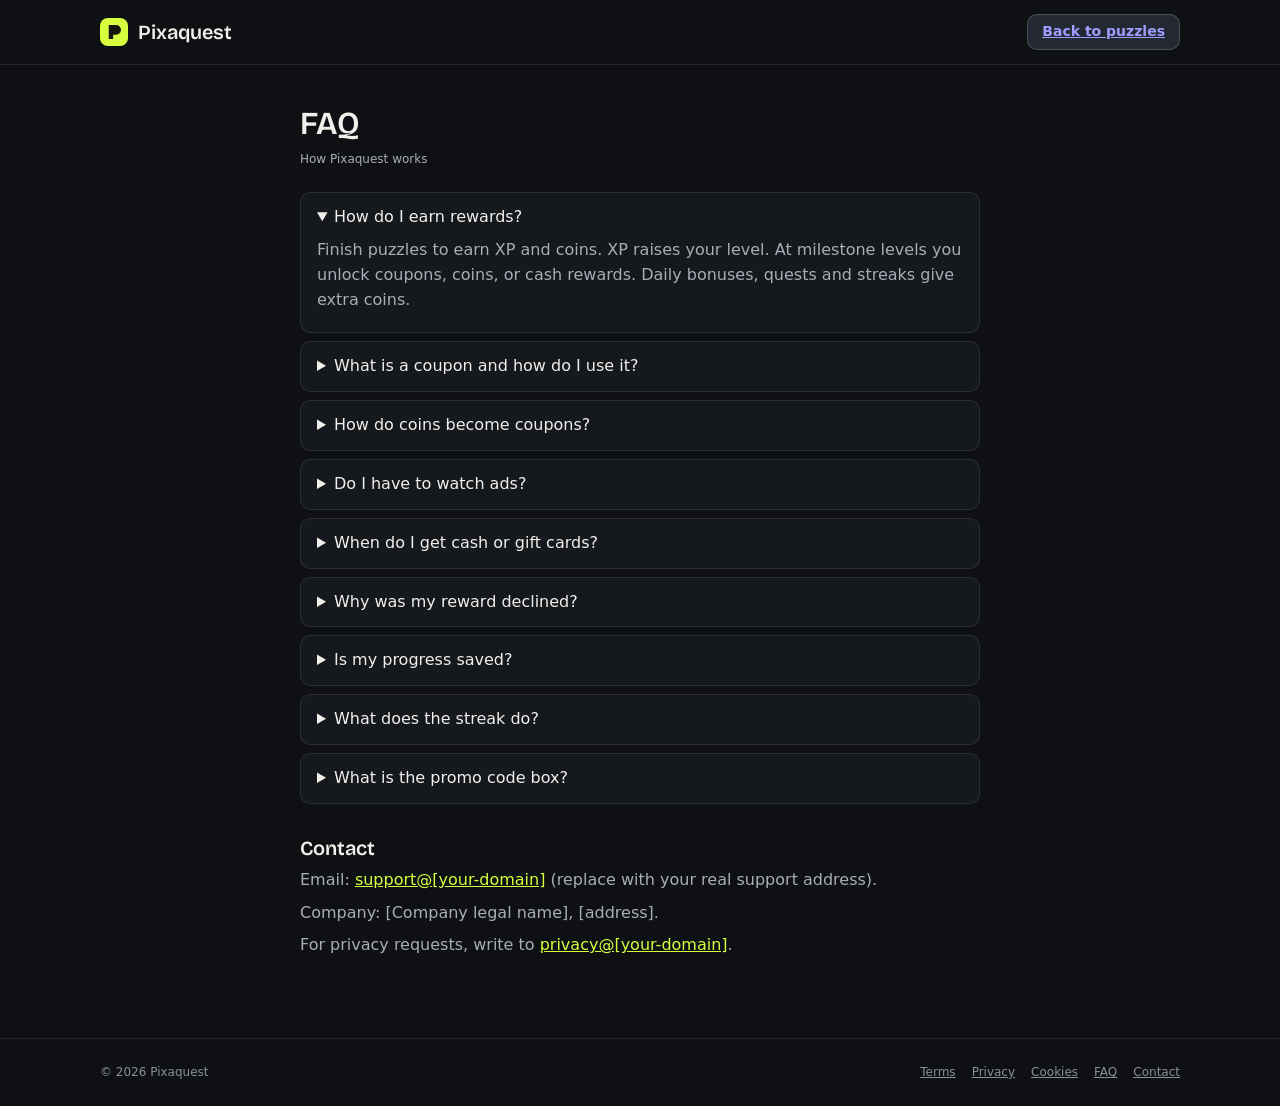
==== faq.html @ 73aaf6e5 "1.3 mj" ====
<!doctype html>
<html lang="en">
<head>
<meta charset="utf-8">
<meta name="viewport" content="width=device-width, initial-scale=1">
<title>FAQ & Contact – Pixaquest</title>
<meta name="description" content="How Pixaquest rewards work, answers to common questions, and how to contact us.">
<meta name="theme-color" content="#0e1013">
<link rel="icon" href="icon.svg" type="image/svg+xml">
<link rel="preconnect" href="https://fonts.googleapis.com"><link rel="preconnect" href="https://fonts.gstatic.com" crossorigin>
<link rel="stylesheet" href="https://fonts.googleapis.com/css2?family=Bricolage+Grotesque:opsz,wght@12..96,500;12..96,600&display=swap">
<link rel="stylesheet" href="styles.css">
</head>
<body>
<header class="top"><div class="wrap top-in">
  <a class="logo" href="index.html" aria-label="Pixaquest home"><svg viewBox="0 0 32 32" aria-hidden="true"><rect width="32" height="32" rx="9" fill="#d6ff3d"/><path d="M10 8h8.5a5.5 5.5 0 010 11H15v5h-5z" fill="#14170a"/></svg><span>Pixaquest</span></a>
  <div style="flex:1"></div><a class="btn sm" href="index.html">Back to puzzles</a>
</div></header>
<main class="wrap doc">

<h1>FAQ</h1>
<p class="meta">How Pixaquest works</p>
<details open><summary>How do I earn rewards?</summary><p>Finish puzzles to earn XP and coins. XP raises your level. At milestone levels you unlock coupons, coins, or cash rewards. Daily bonuses, quests and streaks give extra coins.</p></details>
<details><summary>What is a coupon and how do I use it?</summary><p>A coupon has a credit value. Open the Redeem page, press Redeem on a coupon, and choose any reward it covers, such as brand deals, mobile top-up, gift cards or cash. Leftover credit turns into coins.</p></details>
<details><summary>How do coins become coupons?</summary><p>On the Redeem page, pick a coupon pack and pay with coins. Bigger packs give bonus credit.</p></details>
<details><summary>Do I have to watch ads?</summary><p>No. Rewarded ads are optional and double the rewards for one round. Normal ads appear at the sides of the page and occasionally between rounds.</p></details>
<details><summary>When do I get cash or gift cards?</summary><p>Those rewards are reviewed first, usually within 7 days. We may ask you to verify your identity. See the <a href="terms.html#r5">Terms</a>.</p></details>
<details><summary>Why was my reward declined?</summary><p>Usually because we found cheating, multiple accounts, or missing or wrong payout details.</p></details>
<details><summary>Is my progress saved?</summary><p>Right now it is saved in this browser on this device. Clearing browser data erases it. Accounts that sync across devices are planned.</p></details>
<details><summary>What does the streak do?</summary><p>Playing on consecutive days builds a streak that grows your daily bonus and gives a small XP boost.</p></details>
<details><summary>What is the promo code box?</summary><p>Enter a code we share on our channels to get free coins or a coupon. Each code works once.</p></details>

<h2 id="contact">Contact</h2>
<p>Email: <a href="mailto:support@[your-domain]">support@[your-domain]</a> (replace with your real support address).</p>
<p>Company: [Company legal name], [address].</p>
<p>For privacy requests, write to <a href="mailto:privacy@[your-domain]">privacy@[your-domain]</a>.</p>
</main>
<footer class="foot"><div class="wrap"><span>© 2026 Pixaquest</span>
<nav class="flinks" aria-label="Legal"><a href="terms.html">Terms</a><a href="privacy.html">Privacy</a><a href="privacy.html#cookies">Cookies</a><a href="faq.html">FAQ</a><a href="faq.html#contact">Contact</a></nav></div></footer>
</body></html>
---- styles.css ----
:root{
  color-scheme:dark;
  --bg:#0e1013;--s1:#15181d;--s2:#1c2027;--s3:#232832;
  --line:rgba(255,255,255,.09);--line2:rgba(255,255,255,.18);
  --tx:#f1efe9;--tx2:#a9adb6;--tx3:#8a8f9a;
  --ac:#d6ff3d;--ac-ink:#14170a;--ac-dim:rgba(214,255,61,.12);
  --bad:#ff6b5e;
  --f-ui:system-ui,-apple-system,"Segoe UI",Roboto,sans-serif;
  --f-disp:"Bricolage Grotesque",var(--f-ui);
  --r:14px;--rs:10px;
  --ease:cubic-bezier(.22,.8,.24,1);
}
*{box-sizing:border-box;margin:0}
html{scroll-behavior:smooth}
body{background:var(--bg);color:var(--tx);font:400 1rem/1.55 var(--f-ui);min-height:100vh;-webkit-tap-highlight-color:transparent;touch-action:manipulation;text-rendering:optimizeLegibility}
button{font:inherit;color:inherit;cursor:pointer;border:0;background:none;touch-action:manipulation}
input,select{font:inherit;color:inherit}
h1,h2,h3{font-family:var(--f-disp);font-weight:600;line-height:1.2}
.wrap{max-width:1120px;margin:0 auto;padding:0 20px}
.meta{font-size:.75rem;line-height:1.4;color:var(--tx3)}
.sec{font-size:.875rem;color:var(--tx2)}
.ic{width:24px;height:24px;flex:none}
.skip{position:absolute;left:-999px}.skip:focus{left:8px;top:8px;background:#fff;color:#000;padding:8px;z-index:99}
:focus-visible{outline:2px solid var(--ac);outline-offset:2px}

/* header */
.top{position:sticky;top:0;z-index:20;background:var(--bg);border-bottom:1px solid var(--line)}
.top-in{display:flex;align-items:center;gap:24px;height:64px}
.logo{display:flex;align-items:center;gap:10px;font:600 1.25rem var(--f-disp);color:var(--tx);text-decoration:none}
.logo svg{width:28px;height:28px}
.tabs{display:flex;gap:2px;flex:1}
.tabs button{position:relative;padding:0 14px;height:64px;color:var(--tx2);font-weight:500;font-size:.875rem}
.tabs button:hover{color:var(--tx)}
.tabs button.on{color:var(--tx)}
.tabs button.on:after{content:"";position:absolute;left:14px;right:14px;bottom:-1px;height:2px;background:var(--ac)}
.tabs .ic{display:none}
.chips{display:flex;gap:8px}
.chip{display:flex;align-items:center;gap:8px;height:36px;padding:0 12px;border:1px solid var(--line);border-radius:var(--rs);font-size:.875rem;font-weight:500;font-variant-numeric:tabular-nums;background:var(--s1)}
.chip .ic{width:16px;height:16px;color:var(--ac)}
.chip.bump{animation:bump .4s var(--ease)}
@keyframes bump{40%{transform:scale(1.12)}}

/* views */
.view{display:none;padding:28px 0 72px}
.view.on{display:block;animation:in .3s var(--ease)}
@keyframes in{from{opacity:0;transform:translateY(6px)}}
.layout{display:grid;grid-template-columns:minmax(0,1fr) 320px;gap:24px;align-items:start}
.col-side{display:grid;gap:16px;position:sticky;top:84px}
.h2{font-size:1.5rem;margin:32px 0 4px}
.h2:first-child{margin-top:0}
.lead{color:var(--tx2);font-size:.875rem;margin-bottom:16px}

/* panels */
.panel{background:var(--s1);border:1px solid var(--line);border-radius:var(--r);padding:20px}
.panel h3{font-size:1rem;margin-bottom:12px;display:flex;justify-content:space-between;align-items:baseline}
.panel h3 span{font:400 .75rem var(--f-ui);color:var(--tx3)}

.today{padding:24px}
.today-top{display:flex;gap:16px;align-items:center;margin-bottom:20px}
.badge{display:grid;place-items:center;width:56px;height:56px;border-radius:50%;border:2px solid var(--ac);font:600 1.5rem var(--f-disp);color:var(--ac);flex:none;font-variant-numeric:tabular-nums}
.today h1{font-size:clamp(1.5rem,3.4vw,2rem);letter-spacing:-.01em}
.bar{height:8px;border-radius:99px;background:var(--s3);overflow:hidden}
.bar i{display:block;height:100%;width:0;background:var(--ac);border-radius:99px;transition:width .7s var(--ease)}
.bar-meta{display:flex;justify-content:space-between;gap:12px;margin:8px 0 20px;flex-wrap:wrap}
.today-cta{display:flex;align-items:center;gap:16px;flex-wrap:wrap}

/* buttons: solid only */
.btn{display:inline-flex;align-items:center;justify-content:center;gap:8px;min-height:44px;padding:0 20px;border-radius:var(--rs);font-weight:600;font-size:.875rem;background:var(--s3);border:1px solid var(--line2);transition:transform .12s var(--ease),background .15s,border-color .15s}
.btn:hover{background:#2b313d}
.btn:active{transform:scale(.97)}
.btn.primary{background:var(--ac);color:var(--ac-ink);border-color:var(--ac)}
.btn.primary:hover{background:#e3ff73}
.btn.lg{min-height:52px;padding:0 28px;font-size:1rem}
.btn.sm{min-height:36px;padding:0 14px}
.btn.ghost{background:transparent;border-color:var(--line)}
.btn.ghost:hover{background:var(--s2)}
.btn.danger{color:var(--bad)}
.btn.block{width:100%}
.btn[disabled]{opacity:.4;cursor:not-allowed;transform:none}
.link{color:var(--tx3);text-decoration:underline;padding:4px;font-size:.75rem}

/* game grid */
.grid{display:grid;grid-template-columns:repeat(auto-fill,minmax(230px,1fr));gap:12px}
.gcard{text-align:left;background:var(--s1);border:1px solid var(--line);border-radius:var(--r);padding:16px;display:grid;gap:14px;transition:border-color .15s,transform .15s var(--ease),background .15s;content-visibility:auto;contain-intrinsic-size:150px}
.gcard:hover{border-color:var(--line2);background:var(--s2);transform:translateY(-2px)}
.gcard:active{transform:scale(.98)}
.gi{width:44px;height:44px;border-radius:12px;display:grid;place-items:center;color:var(--c);background:color-mix(in srgb,var(--c) 14%,transparent)}
.gcard h3{font-size:1.125rem}
.gcard p{color:var(--tx2);font-size:.875rem;margin-top:2px}
.gfoot{display:flex;justify-content:space-between;align-items:center}
.gfoot .daily-t{color:var(--ac);font-weight:500}

/* side widgets */
.week{display:grid;grid-template-columns:repeat(7,1fr);gap:6px;margin:12px 0}
.wd{display:grid;gap:4px;justify-items:center;font-size:.75rem;color:var(--tx3)}
.wd i{display:block;width:100%;aspect-ratio:1;max-width:34px;border-radius:50%;border:1px solid var(--line2)}
.wd.on i{background:var(--ac);border-color:var(--ac)}
.wd.today i{border-color:var(--tx)}
.quest{display:grid;gap:8px;padding:12px 0;border-top:1px solid var(--line)}
.quest:first-of-type{border-top:0;padding-top:0}
.q-top{display:flex;justify-content:space-between;gap:8px;align-items:center;font-size:.875rem}
.q-top b{font-weight:500}
.q-r{display:flex;align-items:center;gap:6px;color:var(--ac);font-size:.75rem;font-variant-numeric:tabular-nums}
.q-r .ic{width:14px;height:14px}
.bar.thin{height:6px}

/* ads */
.ad{border:1px solid var(--line);border-radius:var(--r);display:grid;place-items:center;color:var(--tx3);font-size:.75rem;background:var(--s1);position:relative;overflow:hidden;text-align:center;padding:18px 8px}
.ad:before{content:"Ad";position:absolute;top:6px;left:10px;font-size:.75rem;color:var(--tx3)}
.ad-inline{min-height:110px;margin:24px 0 0}
.ad-side{min-height:250px}
.ad-game{min-height:56px;margin-top:12px;padding:8px}

/* rewards */
.miles{border:1px solid var(--line);border-radius:var(--r);background:var(--s1);overflow:hidden}
.mile{display:flex;align-items:center;gap:16px;padding:16px 20px;border-top:1px solid var(--line)}
.mile:first-child{border-top:0}
.mile .mi{flex:none;width:44px;height:44px;border-radius:12px;display:grid;place-items:center;background:var(--s3);color:var(--tx2)}
.mile.cash .mi{color:var(--ac);background:var(--ac-dim)}
.mile .mt{flex:1;min-width:0}.mile .mt b{display:block;font-weight:500}.mile .mt span{color:var(--tx3);font-size:.875rem}
.mile.claimable{background:var(--ac-dim)}
.mile.claimable .mt span{color:var(--ac)}
.mile.locked .mi,.mile.locked b{opacity:.55}
.mile .lv{font-size:.75rem;color:var(--tx3);font-variant-numeric:tabular-nums;white-space:nowrap}
.store{display:grid;grid-template-columns:repeat(auto-fill,minmax(220px,1fr));gap:12px}
.deal{background:var(--s1);border:1px solid var(--line);border-radius:var(--r);padding:16px;display:grid;gap:4px}
.deal .big{font:600 1.25rem var(--f-disp);margin-bottom:12px}
.coin-t{display:inline-flex;align-items:center;gap:6px}
.coin-t .ic{width:16px;height:16px}

/* ranks */
.board{list-style:none;padding:0;border:1px solid var(--line);border-radius:var(--r);background:var(--s1);overflow:hidden}
.board li{display:flex;align-items:center;gap:16px;padding:12px 20px;border-top:1px solid var(--line)}
.board li:first-child{border-top:0}
.board li.me{background:var(--ac-dim)}
.board .pos{width:32px;color:var(--tx3);font-variant-numeric:tabular-nums}
.board li:nth-child(-n+3) .pos{color:var(--ac);font-weight:600}
.board .nm{flex:1;font-weight:500}.board .xp{color:var(--tx2);font-size:.875rem;font-variant-numeric:tabular-nums}
.ladder{display:grid;grid-template-columns:repeat(auto-fill,minmax(150px,1fr));gap:12px}
.rung{background:var(--s1);border:1px solid var(--line);border-radius:var(--r);padding:14px 16px}
.rung b{display:block;font-weight:500}.rung.cur{border-color:var(--ac)}.rung.past{opacity:.6}
.rung.cur b{color:var(--ac)}

/* profile */
.field label{display:block;font-size:.875rem;color:var(--tx2);margin-bottom:6px}
.field input,.modal form input,.modal form select{background:var(--bg);border:1px solid var(--line2);border-radius:var(--rs);padding:0 14px;height:44px;width:100%;max-width:340px}
.modal form input,.modal form select{max-width:none}
.stats{display:grid;grid-template-columns:repeat(auto-fit,minmax(120px,1fr));gap:12px;margin-top:20px}
.stats div{border:1px solid var(--line);border-radius:var(--rs);padding:12px 14px}
.stats b{display:block;font:600 1.5rem var(--f-disp);font-variant-numeric:tabular-nums}.stats span{font-size:.75rem;color:var(--tx3)}
.row{display:flex;justify-content:space-between;gap:12px;padding:10px 0;border-top:1px solid var(--line);font-size:.875rem}
.row:first-child{border-top:0}
code.cp{background:var(--bg);border:1px solid var(--line2);padding:4px 10px;border-radius:8px;color:var(--ac);letter-spacing:.06em;font-size:.875rem}

.foot{border-top:1px solid var(--line);padding:24px 0;color:var(--tx3);font-size:.75rem}
.foot .wrap{display:flex;justify-content:space-between;flex-wrap:wrap;gap:8px}

/* overlays: opaque scrim, no blur */
.overlay{position:fixed;inset:0;z-index:50;background:rgba(6,7,9,.92);display:grid;place-items:center;padding:16px;overflow:auto;animation:in .2s}
.overlay[hidden]{display:none}
.game-shell{width:100%;max-width:520px;background:var(--s1);border:1px solid var(--line2);border-radius:20px;padding:16px;margin:auto}
.game-bar{display:flex;align-items:center;gap:12px;margin-bottom:12px}
.game-bar h2{font-size:1.125rem;flex:none}
.game-hud{flex:1;display:flex;gap:6px;justify-content:flex-end;flex-wrap:wrap}
.hud{border:1px solid var(--line);padding:2px 10px;border-radius:8px;font-size:.75rem;font-variant-numeric:tabular-nums;color:var(--tx2)}
.hud.low{color:var(--bad);border-color:var(--bad)}
.x{width:40px;height:40px;border-radius:var(--rs);border:1px solid var(--line);flex:none;display:grid;place-items:center;color:var(--tx2)}
.x:hover{background:var(--s2);color:var(--tx)}
.stage{min-height:340px;display:grid;place-items:center;padding:8px 0;align-content:center}
.modal{width:100%;max-width:420px;background:var(--s1);border:1px solid var(--line2);border-radius:20px;padding:28px;margin:auto;animation:pop .3s var(--ease)}
@keyframes pop{from{transform:translateY(12px) scale(.97);opacity:0}}
.modal h2{font-size:1.5rem;margin-bottom:4px}
.modal p{color:var(--tx2);font-size:.875rem;margin:6px 0}
.modal .acts{display:grid;gap:8px;margin-top:20px}
.modal form{display:grid;gap:10px}
.modal .legal{max-height:55vh;overflow:auto}
.res-xp{font:600 3.5rem/1 var(--f-disp);color:var(--ac);margin:8px 0 2px;letter-spacing:-.02em;font-variant-numeric:tabular-nums}
.res-rows{border:1px solid var(--line);border-radius:var(--rs);margin:16px 0;overflow:hidden}
.res-rows div{display:flex;justify-content:space-between;padding:10px 14px;border-top:1px solid var(--line);font-size:.875rem}
.res-rows div:first-child{border-top:0}
.res-rows b{font-weight:600;font-variant-numeric:tabular-nums}
.lvup{border:1px solid var(--ac);background:var(--ac-dim);border-radius:var(--rs);padding:12px 14px;margin-bottom:12px;color:var(--ac);font-weight:500;font-size:.875rem}
.countdown{font:600 3rem var(--f-disp);color:var(--ac)}
.adfake{height:140px;border-radius:var(--rs);border:1px dashed var(--line2);display:grid;place-items:center;color:var(--tx3);font-size:.875rem;margin:14px 0}

#toasts{position:fixed;left:50%;top:76px;transform:translateX(-50%);z-index:90;display:grid;gap:8px;width:min(92vw,380px);pointer-events:none}
.toast{background:var(--s3);border:1px solid var(--line2);padding:10px 16px;border-radius:var(--rs);font-size:.875rem;animation:pop .25s var(--ease),out .3s 2.8s forwards}
@keyframes out{to{opacity:0;transform:translateY(-8px)}}
#fx{position:fixed;inset:0;pointer-events:none;z-index:100;width:100%;height:100%}

/* in-game */
.board-g{display:grid;gap:8px;width:min(100%,380px)}
.mem{grid-template-columns:repeat(4,1fr)}
.card3d{aspect-ratio:1;perspective:600px}
.card3d button{width:100%;height:100%;position:relative;transform-style:preserve-3d;transition:transform .35s var(--ease);border-radius:12px}
.card3d.flip button,.card3d.done button{transform:rotateY(180deg)}
.card3d span{position:absolute;inset:0;display:grid;place-items:center;border-radius:12px;backface-visibility:hidden;font-size:clamp(26px,8vw,38px)}
.card3d .f{background:var(--s3);border:1px solid var(--line2)}
.card3d .b{transform:rotateY(180deg);background:var(--s2);border:1px solid var(--line2)}
.card3d.done .b{border-color:var(--ac);background:var(--ac-dim)}
.slide{grid-template-columns:repeat(3,1fr)}
.tile{aspect-ratio:1;border-radius:14px;font:600 2rem var(--f-disp);background:var(--s3);border:1px solid var(--line2);transition:transform .12s,background .15s}
.tile:hover{background:#2b313d}.tile:active{transform:scale(.94)}
.tile.empty{background:transparent;border:1px dashed var(--line);pointer-events:none}
.tile.ok{background:var(--ac);color:var(--ac-ink);border-color:var(--ac)}
.lights{grid-template-columns:repeat(5,1fr);gap:6px}
.lt{aspect-ratio:1;border-radius:10px;background:var(--s3);border:1px solid var(--line2);transition:background .15s,border-color .15s}
.lt.on{background:var(--ac);border-color:var(--ac)}
.pads{display:grid;grid-template-columns:1fr 1fr;gap:12px;width:min(100%,320px)}
.pad{aspect-ratio:1;border-radius:18px;opacity:.4;transition:opacity .1s,transform .1s;background:var(--c)}
.pad.lit{opacity:1;transform:scale(.96)}
.pad:disabled{cursor:default}
.q{font:600 clamp(2.5rem,10vw,3.5rem) var(--f-disp);text-align:center;margin:8px 0 20px;font-variant-numeric:tabular-nums}
.shake{animation:shake .3s}
@keyframes shake{25%{transform:translateX(-8px)}75%{transform:translateX(8px)}}
.ans{width:180px!important;text-align:center;font-size:1.75rem!important;margin:0 auto;display:block;height:56px!important}
.letters{display:flex;gap:8px;justify-content:center;flex-wrap:wrap;margin:14px 0}
.lett{width:46px;height:54px;border-radius:10px;background:var(--s3);border:1px solid var(--line2);font:600 1.5rem var(--f-disp);text-transform:uppercase}
.lett.slot{background:var(--bg);border-style:dashed;display:grid;place-items:center}
.lett.used{opacity:.25}
.lett.good{background:var(--ac);color:var(--ac-ink);border-color:var(--ac)}
.hint{color:var(--tx3);text-align:center;font-size:.875rem;margin-top:12px}
.center{text-align:center;display:grid;gap:10px;justify-items:center}

@media (max-width:900px){
  .layout{grid-template-columns:1fr}
  .col-side{position:static}
  .ad-side{min-height:100px}
}
@media (max-width:760px){
  .wrap{padding:0 16px}
  body{padding-bottom:calc(64px + env(safe-area-inset-bottom))}
  .top-in{height:56px}
  .tabs{position:fixed;left:0;right:0;bottom:0;z-index:30;background:var(--bg);border-top:1px solid var(--line);padding-bottom:env(safe-area-inset-bottom);justify-content:space-around}
  .tabs button{flex:1;height:64px;display:grid;place-items:center;align-content:center;gap:2px;padding:0;font-size:.75rem}
  .tabs button.on:after{left:30%;right:30%;top:-1px;bottom:auto}
  .tabs .ic{display:block;width:22px;height:22px}
  .view{padding-top:20px}
  .today{padding:20px}
  .grid{grid-template-columns:1fr 1fr;gap:10px}
  .gcard{padding:14px}
  .gcard p{display:none}
  .mile{padding:14px 16px}
  #toasts{top:64px}
}
@media (max-width:380px){.grid{grid-template-columns:1fr}}
@media (prefers-reduced-motion:reduce){*{animation:none!important;transition:none!important}}

/* ---- filters, forms, redeem ---- */
.filters{display:flex;gap:8px;flex-wrap:wrap;margin-bottom:16px}
.filters button{height:36px;padding:0 14px;border-radius:99px;border:1px solid var(--line);font-size:.875rem;font-weight:500;color:var(--tx2)}
.filters button:hover{border-color:var(--line2);color:var(--tx)}
.filters button.on{background:var(--tx);color:var(--bg);border-color:var(--tx)}
.inline-form{display:flex;gap:8px;flex-wrap:wrap}
.inline-form input{flex:1;min-width:180px;max-width:320px;height:44px;padding:0 14px;background:var(--bg);border:1px solid var(--line2);border-radius:var(--rs);text-transform:uppercase;letter-spacing:.06em}
.promo{margin-bottom:8px}
.mile .val{font:600 1rem var(--f-disp);color:var(--ac);white-space:nowrap;font-variant-numeric:tabular-nums}
.mile.used{opacity:.5}
.empty{padding:28px 20px;text-align:center;color:var(--tx2);font-size:.875rem}
.empty b{display:block;color:var(--tx);font-weight:500;margin-bottom:4px}
.deal.off{opacity:.55}
.deal .cost{color:var(--ac);font-weight:600;font-size:.875rem}
.pick{display:grid;gap:8px;margin-top:16px;text-align:left}
.pick button{display:flex;justify-content:space-between;align-items:center;gap:12px;text-align:left;border:1px solid var(--line2);border-radius:var(--rs);padding:12px 14px;background:var(--s2)}
.pick button:hover:not([disabled]){border-color:var(--ac)}
.pick button[disabled]{opacity:.4;cursor:not-allowed}
.pick small{color:var(--tx3);display:block}

/* ---- side ads ---- */
.rail,.gside{display:none;position:fixed;width:160px;height:600px;padding:0;z-index:5}
.gside{z-index:49;top:50%;margin-top:-300px}
.rail{top:84px}
@media (min-width:1500px){
  .rail{display:grid}
  .rail-l{left:calc(50% - 560px - 184px)}.rail-r{left:calc(50% + 560px + 24px)}
}
@media (min-width:1000px){
  .gside{display:grid}
  .gside-l{left:calc(50% - 260px - 184px)}.gside-r{left:calc(50% + 260px + 24px)}
}
@media (min-width:1000px) and (max-height:700px){.gside{height:400px;margin-top:-200px}}

/* ---- 2048 / sudoku / odd tile ---- */
.m2048{grid-template-columns:repeat(4,1fr);background:var(--s2);padding:8px;border-radius:14px;border:1px solid var(--line)}
.mt2{aspect-ratio:1;border-radius:10px;background:var(--s3);display:grid;place-items:center;font:600 clamp(1.125rem,5vw,1.75rem) var(--f-disp);transition:background .1s}
.sdk{grid-template-columns:repeat(4,1fr);gap:4px;width:min(100%,300px)}
.sc{aspect-ratio:1;border-radius:10px;background:var(--s3);border:1px solid var(--line2);font:600 1.5rem var(--f-disp)}
.sc.fx{background:var(--s1);color:var(--tx2)}
.sc.sel{border-color:var(--ac);background:var(--ac-dim)}
.sc.bad{color:var(--bad);border-color:var(--bad)}
.sdk-pad{display:flex;gap:8px;margin-top:16px;flex-wrap:wrap;justify-content:center}
.sdk-pad .btn{min-width:48px;padding:0 14px}
.ot{aspect-ratio:1;border-radius:8px;border:0;transition:transform .1s}
.ot:active{transform:scale(.92)}

/* ---- consent banner ---- */
.consent{position:fixed;left:16px;right:16px;bottom:16px;z-index:80;max-width:560px;margin:0 auto;background:var(--s2);border:1px solid var(--line2);border-radius:var(--r);padding:16px;display:grid;gap:12px;font-size:.875rem;color:var(--tx2);animation:pop .3s var(--ease)}
.consent .acts{display:flex;gap:8px;flex-wrap:wrap}
@media (max-width:760px){.consent{bottom:calc(76px + env(safe-area-inset-bottom))}}
.flinks{display:flex;gap:16px;flex-wrap:wrap;align-items:center}
.flinks a,.flinks .link{color:var(--tx3);font-size:.75rem;text-decoration:underline;padding:0}

/* ---- doc pages ---- */
.doc{max-width:720px;padding-top:40px;padding-bottom:72px}
.doc h1{font-size:2rem;margin-bottom:4px}
.doc h2{font-size:1.25rem;margin:32px 0 8px}
.doc p,.doc li{color:var(--tx2);margin:8px 0}
.doc ul{padding-left:20px}
.doc a{color:var(--ac)}
.doc .meta{margin-bottom:24px}
.doc table{width:100%;border-collapse:collapse;font-size:.875rem;margin:12px 0}
.doc th,.doc td{text-align:left;padding:10px 12px;border:1px solid var(--line);color:var(--tx2)}
.doc th{color:var(--tx);font-weight:500;background:var(--s1)}
.doc details{border:1px solid var(--line);border-radius:var(--rs);padding:12px 16px;margin:8px 0;background:var(--s1)}
.doc summary{cursor:pointer;color:var(--tx);font-weight:500}
.doc .note{border:1px solid var(--line2);background:var(--s1);border-radius:var(--rs);padding:12px 16px;font-size:.875rem}
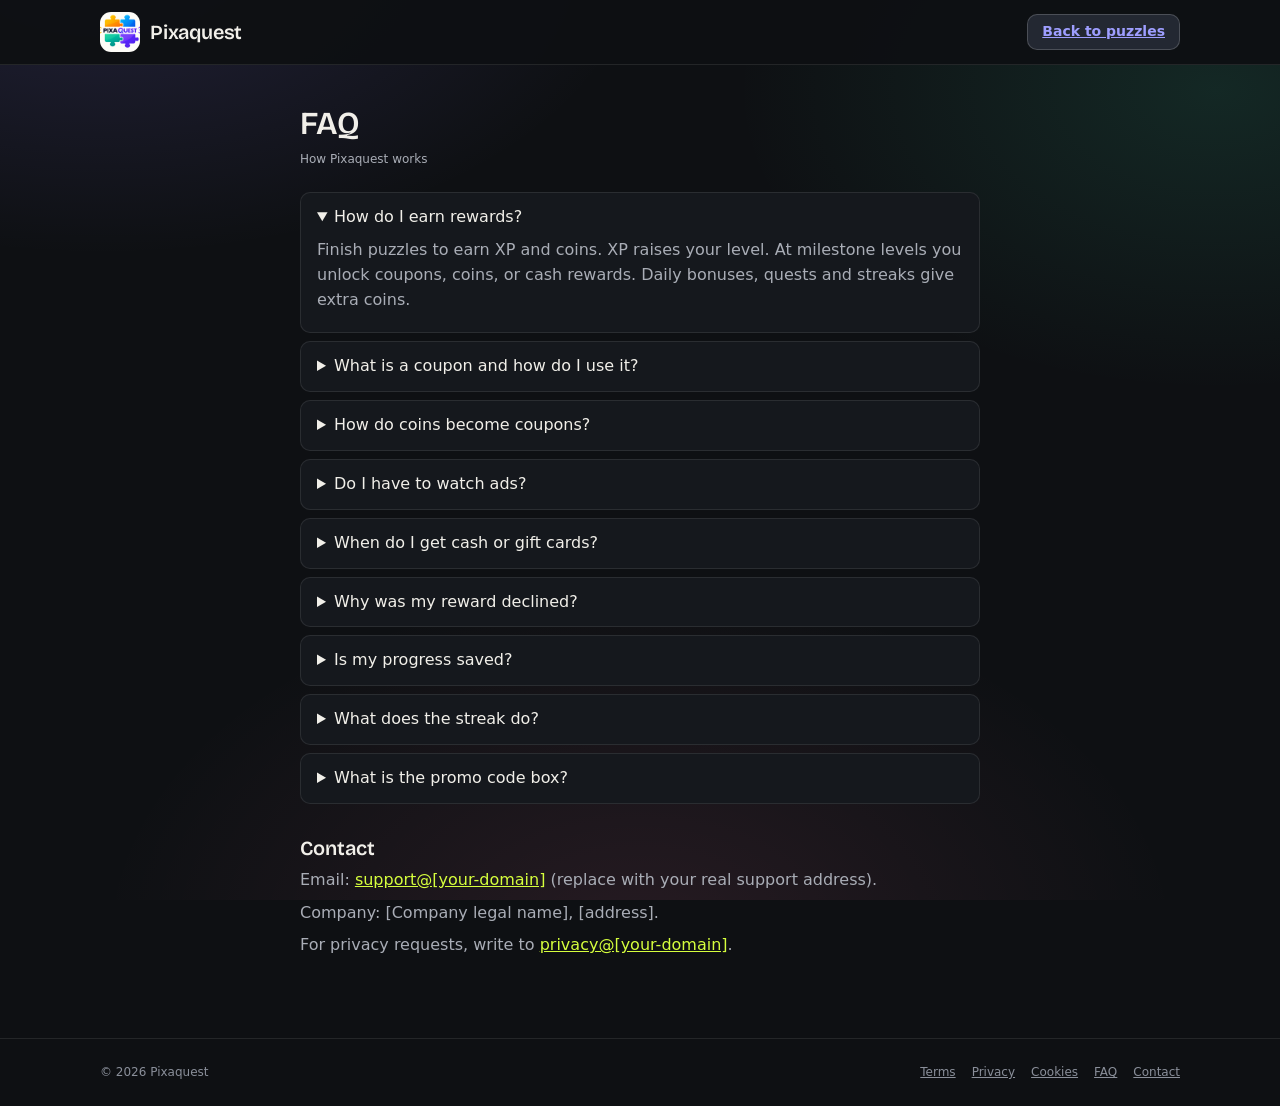
==== commit 8b9768e3: "2.1 mj - 2" ====
--- a/faq.html
+++ b/faq.html
@@ -6,14 +6,15 @@
 <title>FAQ & Contact – Pixaquest</title>
 <meta name="description" content="How Pixaquest rewards work, answers to common questions, and how to contact us.">
 <meta name="theme-color" content="#0e1013">
-<link rel="icon" href="icon.svg" type="image/svg+xml">
+<link rel="icon" type="image/png" sizes="48x48" href="assets/favicon-48.png">
+<link rel="apple-touch-icon" href="assets/apple-touch-icon.png">
 <link rel="preconnect" href="https://fonts.googleapis.com"><link rel="preconnect" href="https://fonts.gstatic.com" crossorigin>
 <link rel="stylesheet" href="https://fonts.googleapis.com/css2?family=Bricolage+Grotesque:opsz,wght@12..96,500;12..96,600&display=swap">
 <link rel="stylesheet" href="styles.css">
 </head>
 <body>
 <header class="top"><div class="wrap top-in">
-  <a class="logo" href="index.html" aria-label="Pixaquest home"><svg viewBox="0 0 32 32" aria-hidden="true"><rect width="32" height="32" rx="9" fill="#d6ff3d"/><path d="M10 8h8.5a5.5 5.5 0 010 11H15v5h-5z" fill="#14170a"/></svg><span>Pixaquest</span></a>
+  <a class="logo" href="index.html" aria-label="Pixaquest home"><img class="logo-img" src="assets/logo-mark.png" width="40" height="40" alt="" decoding="async"><span>Pixaquest</span></a>
   <div style="flex:1"></div><a class="btn sm" href="index.html">Back to puzzles</a>
 </div></header>
 <main class="wrap doc">
--- a/styles.css
+++ b/styles.css
@@ -95,7 +95,7 @@
 .wd{display:grid;gap:4px;justify-items:center;font-size:.75rem;color:var(--tx3)}
 .wd i{display:block;width:100%;aspect-ratio:1;max-width:34px;border-radius:50%;border:1px solid var(--line2)}
 .wd.on i{background:var(--ac);border-color:var(--ac)}
-.wd.today i{border-color:var(--tx)}
+.wd.now i{border-color:var(--tx)}
 .quest{display:grid;gap:8px;padding:12px 0;border-top:1px solid var(--line)}
 .quest:first-of-type{border-top:0;padding-top:0}
 .q-top{display:flex;justify-content:space-between;gap:8px;align-items:center;font-size:.875rem}
@@ -314,3 +314,266 @@
 .doc details{border:1px solid var(--line);border-radius:var(--rs);padding:12px 16px;margin:8px 0;background:var(--s1)}
 .doc summary{cursor:pointer;color:var(--tx);font-weight:500}
 .doc .note{border:1px solid var(--line2);background:var(--s1);border-radius:var(--rs);padding:12px 16px;font-size:.875rem}
+
+/* ---- next-level polish ---- */
+.chip.icon{width:36px;padding:0;justify-content:center;color:var(--tx2)}
+.chip.icon:hover{color:var(--tx);border-color:var(--line2)}
+.chip.icon .ic{width:18px;height:18px;color:inherit}
+.feat{display:flex;align-items:center;gap:16px;padding:14px;border:1px solid var(--line);border-radius:var(--r);background:var(--s2);flex-wrap:wrap}
+.feat .gi{width:52px;height:52px}
+.feat-t{flex:1;min-width:140px;display:grid}
+.feat-t b{font:600 1.125rem var(--f-disp)}
+.journey{margin-bottom:12px}
+.journey .bar-meta{margin:8px 0 0}
+.journey b{font:600 1.125rem var(--f-disp)}
+.track .mile{position:relative}
+.track .node{width:14px;height:14px;border-radius:50%;border:2px solid var(--line2);flex:none;background:var(--bg);z-index:1}
+.track .mile.done .node{background:var(--ac);border-color:var(--ac)}
+.track .mile.claimable .node{border-color:var(--ac);box-shadow:0 0 0 4px var(--ac-dim)}
+.track .mile:not(:last-child)::after{content:"";position:absolute;left:26px;top:calc(50% + 9px);height:calc(100% - 18px);width:2px;background:var(--line)}
+.track .mile.done::after{background:var(--ac)!important}
+.ach{display:grid;grid-template-columns:repeat(auto-fill,minmax(170px,1fr));gap:12px}
+.ach div{border:1px solid var(--line);border-radius:var(--r);padding:14px 16px;background:var(--s1)}
+.ach b{display:block;font-weight:500}
+.ach span{font-size:.75rem;color:var(--tx3)}
+.ach .got{border-color:var(--ac)}
+.ach .got b{color:var(--ac)}
+.ach .lock{opacity:.55}
+.cd{font:600 7rem/1 var(--f-disp);color:var(--ac);text-align:center;min-height:200px;display:grid;place-items:center}
+.cd.pulse{animation:cdp .55s var(--ease)}
+@keyframes cdp{from{transform:scale(1.6);opacity:0}to{transform:scale(1);opacity:1}}
+.stars{display:flex;gap:6px;justify-content:center;margin:4px 0 8px}
+.stars svg{width:28px;height:28px;color:var(--line2)}
+.stars svg.on{color:var(--ac);animation:starp .4s var(--ease) both}
+.stars svg:nth-child(2).on{animation-delay:.15s}.stars svg:nth-child(3).on{animation-delay:.3s}
+@keyframes starp{from{transform:scale(0) rotate(-40deg)}to{transform:none}}
+.tag-best{display:inline-block;color:var(--ac-ink);background:var(--ac);font-size:.75rem;font-weight:600;padding:2px 8px;border-radius:99px;margin-left:8px;vertical-align:middle}
+.lu-badge{display:grid;place-items:center;width:120px;height:120px;margin:0 auto 12px;border-radius:50%;border:3px solid var(--ac);font:600 3.5rem var(--f-disp);color:var(--ac);animation:pop .5s var(--ease)}
+.modal.c{text-align:center}
+.sw{width:46px;height:26px;border-radius:99px;background:var(--s3);border:1px solid var(--line2);position:relative;flex:none;transition:background .15s}
+.sw:after{content:"";position:absolute;top:2px;left:2px;width:20px;height:20px;border-radius:50%;background:var(--tx2);transition:transform .15s var(--ease),background .15s}
+.sw.on{background:var(--ac);border-color:var(--ac)}
+.sw.on:after{transform:translateX(20px);background:var(--ac-ink)}
+.setrow{display:flex;justify-content:space-between;align-items:center;gap:12px;padding:14px 0;border-top:1px solid var(--line)}
+.setrow:first-of-type{border-top:0}
+.setrow small{display:block;color:var(--tx3)}
+.welcome ul{list-style:none;padding:0;margin:16px 0;display:grid;gap:10px}
+.welcome li{display:flex;gap:12px;align-items:flex-start;color:var(--tx2);font-size:.875rem}
+.welcome li b{flex:none;width:24px;height:24px;border-radius:50%;background:var(--ac-dim);color:var(--ac);display:grid;place-items:center;font-size:.75rem}
+.welcome input{width:100%;height:44px;padding:0 14px;background:var(--bg);border:1px solid var(--line2);border-radius:var(--rs)}
+
+/* ---- aesthetic pass ---- */
+@property --p{syntax:'<number>';initial-value:0;inherits:false}
+.badge{--p:0;position:relative;width:64px;height:64px;border:0;background:conic-gradient(var(--ac) calc(var(--p)*1%),var(--s3) 0);transition:--p .8s var(--ease)}
+.badge:before{content:"";z-index:-1;position:absolute;inset:5px;border-radius:50%;background:var(--s1)}
+.badge{isolation:isolate}
+.badge{font-size:1.5rem}
+.badge::after{content:none}
+.today{background:linear-gradient(180deg,color-mix(in srgb,var(--ac) 5%,var(--s1)),var(--s1) 55%)}
+.today h1{font-size:clamp(1.75rem,4vw,2.5rem)}
+.gcard{padding:12px 12px 16px;gap:12px}
+.gcard>span:not(.art){padding:0 6px}
+.art{display:grid;place-items:center;height:92px;border-radius:10px;position:relative;overflow:hidden;background-color:color-mix(in srgb,var(--c) 12%,var(--s1));--pc:color-mix(in srgb,var(--c) 22%,transparent)}
+.art .gi{width:52px;height:52px;border-radius:14px;background:color-mix(in srgb,var(--c) 22%,var(--s2));border:1px solid color-mix(in srgb,var(--c) 45%,transparent);transition:transform .25s var(--ease)}
+.gcard:hover .art .gi{transform:scale(1.1) rotate(-4deg)}
+.art-dots{background-image:radial-gradient(var(--pc) 1.6px,transparent 2px);background-size:14px 14px}
+.art-grid{background-image:linear-gradient(var(--pc) 1px,transparent 1px),linear-gradient(90deg,var(--pc) 1px,transparent 1px);background-size:18px 18px}
+.art-stripes{background-image:repeating-linear-gradient(-45deg,var(--pc) 0 2px,transparent 2px 12px)}
+.art-cross{background-image:repeating-linear-gradient(45deg,var(--pc) 0 1px,transparent 1px 12px),repeating-linear-gradient(-45deg,var(--pc) 0 1px,transparent 1px 12px)}
+.art-rings{background-image:repeating-radial-gradient(circle at 50% 50%,transparent 0 12px,var(--pc) 12px 13px)}
+.art-check{background-image:conic-gradient(var(--pc) 25%,transparent 0 50%,var(--pc) 0 75%,transparent 0);background-size:24px 24px}
+.art-lines{background-image:repeating-linear-gradient(0deg,var(--pc) 0 1px,transparent 1px 10px)}
+.art-split{background-image:linear-gradient(100deg,var(--pc) 50%,transparent 50%)}
+.game-shell{border-color:color-mix(in srgb,var(--c,#d6ff3d) 35%,var(--line2));background:linear-gradient(180deg,color-mix(in srgb,var(--c,#d6ff3d) 8%,var(--s1)),var(--s1) 40%)}
+.game-bar h2{font-size:1.25rem}
+.ftx{position:fixed;z-index:110;pointer-events:none;font:600 1.125rem var(--f-disp);color:var(--ac);translate:-50% -50%;animation:fl .9s var(--ease) forwards;text-shadow:0 1px 8px rgba(0,0,0,.6)}
+@keyframes fl{from{opacity:1;transform:translateY(0) scale(.8)}20%{transform:translateY(-8px) scale(1.15)}to{opacity:0;transform:translateY(-48px) scale(1)}}
+::view-transition-old(root),::view-transition-new(root){animation-duration:.18s}
+
+/* slide board */
+.slide-board{position:relative;width:min(100%,360px);aspect-ratio:1}
+.tile2{position:absolute;left:0;top:0;width:33.333%;height:33.333%;padding:4px;translate:calc(var(--x,0)*100%) calc(var(--y,0)*100%);transition:translate .16s var(--ease)}
+.tile2 i{display:grid;place-items:center;width:100%;height:100%;border-radius:14px;font:600 2rem var(--f-disp);font-style:normal;background:hsl(var(--h) 38% 28%);border:1px solid hsl(var(--h) 45% 45%);transition:background .2s}
+.tile2:active i{transform:scale(.94)}
+.tile2.ok i{background:var(--ac);color:var(--ac-ink);border-color:var(--ac)}
+.mt2.pp{animation:pp .2s var(--ease)}
+@keyframes pp{from{transform:scale(.6)}60%{transform:scale(1.1)}}
+
+/* mine sweep */
+.sweep{grid-template-columns:repeat(8,1fr);gap:3px;width:min(100%,340px)}
+.mc{aspect-ratio:1;border-radius:6px;background:var(--s3);border:1px solid var(--line2);font:600 1rem var(--f-disp);color:var(--tx)}
+.mc:hover:not(.open){background:#2b313d}
+.mc.open{background:var(--s1);border-color:var(--line)}
+.mc.boom{background:var(--bad);color:#fff}
+.mc[data-n="1"]{color:#5aa9ff}.mc[data-n="2"]{color:#3dd6a5}.mc[data-n="3"]{color:#ff6b5e}.mc[data-n="4"]{color:#c28bff}.mc[data-n="5"]{color:#ffb454}.mc[data-n="6"],.mc[data-n="7"],.mc[data-n="8"]{color:#f2d45c}
+
+/* code breaker */
+.cb-board{display:grid;gap:6px;width:min(100%,320px)}
+.cb-row{display:flex;gap:10px;align-items:center;padding:5px 8px;border-radius:12px;border:1px solid transparent}
+.cb-row.cur{border-color:var(--line2);background:var(--s2)}
+.cb-dot{width:34px;height:34px;border-radius:50%;flex:none;border:1px solid var(--line2)}
+.cb-dot.slot{background:var(--bg);border-style:dashed}.cb-dot.slot.f{border-style:solid}
+.cb-dot.ghost{background:var(--s2);border-color:var(--line)}
+.cb-pal{display:flex;gap:10px;margin-top:14px;flex-wrap:wrap;justify-content:center}
+.cb-dot.pick{width:42px;height:42px;transition:transform .12s}.cb-dot.pick:hover{transform:scale(1.1)}.cb-dot.pick:active{transform:scale(.92)}
+.pegs{margin-left:auto;display:grid;grid-template-columns:repeat(2,12px);gap:4px}
+.pegs i{width:12px;height:12px;border-radius:50%;border:1px solid var(--line2)}
+.pegs i.ex{background:var(--ac);border-color:var(--ac)}.pegs i.pa{border-color:var(--ac)}
+
+/* target rush */
+.arena{position:relative;width:min(100%,380px);aspect-ratio:1;background:var(--s2);border:1px solid var(--line);border-radius:14px;overflow:hidden;touch-action:manipulation;cursor:crosshair}
+.tg{position:absolute;border-radius:50%;background:#4fd1e0;border:0;animation:tgin .15s var(--ease)}
+.tg i{position:absolute;inset:0;border:3px solid #fff;border-radius:50%;animation:ring var(--d) linear forwards;pointer-events:none}
+@keyframes ring{from{transform:scale(2.2);opacity:.15}to{transform:scale(1);opacity:.9}}
+@keyframes tgin{from{transform:scale(0)}}
+@media (max-width:760px){.art{height:72px}.art .gi{width:44px;height:44px}.gcard>span:not(.art){padding:0 4px}}
+
+/* ---- colour + crazy interactive pass ---- */
+:root{--pink:#ff7aa8;--blue:#5aa9ff;--violet:#8b7bff;--orange:#ffb454;--teal:#3dd6a5;--red:#ff6b5e}
+body{background:radial-gradient(900px 500px at 8% -5%,rgba(139,123,255,.16),transparent 60%),radial-gradient(800px 500px at 95% 10%,rgba(61,214,165,.12),transparent 60%),radial-gradient(900px 600px at 50% 105%,rgba(255,122,168,.10),transparent 60%),var(--bg);background-attachment:fixed}
+.top{background:rgba(14,16,19,.96)}
+.badge{background:conic-gradient(var(--rc,var(--ac)) calc(var(--p)*1%),var(--s3) 0);color:var(--rc,var(--ac))}
+.today{position:relative;overflow:hidden}
+.today:before,.today:after{content:"";position:absolute;width:360px;height:360px;border-radius:50%;pointer-events:none;opacity:.5;animation:drift 14s ease-in-out infinite alternate}
+.today:before{right:-120px;top:-160px;background:radial-gradient(circle,rgba(139,123,255,.35),transparent 65%)}
+.today:after{left:-140px;bottom:-200px;background:radial-gradient(circle,rgba(61,214,165,.28),transparent 65%);animation-delay:-6s}
+.today>*{position:relative;z-index:1}
+@keyframes drift{to{transform:translate(40px,30px) scale(1.15)}}
+.bar i{background:linear-gradient(90deg,var(--teal),var(--ac))}
+.quest:nth-of-type(1) .bar i{background:var(--blue)}.quest:nth-of-type(2) .bar i{background:var(--pink)}.quest:nth-of-type(3) .bar i{background:var(--orange)}
+.wd.on i{background:var(--ac)}
+.gcard{background:linear-gradient(180deg,color-mix(in srgb,var(--c) 7%,var(--s1)),var(--s1))}
+.gcard:hover{border-color:var(--c);box-shadow:0 8px 28px color-mix(in srgb,var(--c) 22%,transparent)}
+.gcard .gfoot span:first-child{color:var(--c)}
+.filters button.on{background:var(--ac);color:var(--ac-ink);border-color:var(--ac)}
+.rung{border-left:3px solid var(--rc,var(--line))}
+.rung.cur{background:color-mix(in srgb,var(--rc) 10%,var(--s1));border-color:var(--rc)}
+.rung.cur b{color:var(--rc)}
+.mile.coupon .mi{color:var(--orange);background:rgba(255,180,84,.12)}
+.mile.coins .mi{color:#f2d45c;background:rgba(242,212,92,.12)}
+.mile.cash .mi{color:var(--teal);background:rgba(61,214,165,.14)}
+.btn.primary{box-shadow:0 4px 18px rgba(214,255,61,.18)}
+.spinbtn{margin-top:8px;background:linear-gradient(90deg,rgba(255,122,168,.18),rgba(139,123,255,.18));border-color:rgba(255,122,168,.4)}
+.spinbtn[disabled]{background:var(--s3)}
+
+/* in-game chrome */
+.combo{display:flex;align-items:center;gap:10px;margin:0 auto 6px;max-width:380px;color:hsl(var(--h,90) 85% 62%)}
+.combo[hidden]{display:none}
+.combo b{font:600 .875rem var(--f-disp);white-space:nowrap}
+.combo span{flex:1;height:6px;border-radius:99px;background:var(--s3);overflow:hidden}
+.combo i{display:block;height:100%;background:currentColor;border-radius:99px;transition:width .25s var(--ease)}
+.combo.hit b{animation:chit .3s var(--ease)}
+@keyframes chit{from{transform:scale(1.4)}}
+.powers{display:flex;gap:8px;flex-wrap:wrap;justify-content:center;margin-top:12px}
+.powers:empty{display:none}
+.pw{display:flex;gap:8px;align-items:center;height:36px;padding:0 12px;border-radius:99px;border:1px solid var(--line2);background:var(--s2);font-size:.75rem;font-weight:500}
+.pw b{color:var(--ac);font-weight:600;padding-left:8px;border-left:1px solid var(--line2)}
+.pw:hover{border-color:var(--ac)}.pw:active{transform:scale(.95)}
+.flash{position:absolute;inset:0;border-radius:inherit;pointer-events:none;opacity:0;animation:fl2 .5s ease-out;z-index:3}
+@keyframes fl2{0%{opacity:.45}100%{opacity:0}}
+.game-shell{position:relative;overflow:hidden}
+.hint-pulse,.tile2.hint i,.lt.hint,.ot.hint{animation:hp .5s ease-in-out infinite alternate}
+.tile2.hint i{outline:3px solid var(--ac)}
+.lt.hint{outline:3px solid var(--ac);outline-offset:1px}
+.ot.hint{outline:3px solid #fff;outline-offset:2px}
+@keyframes hp{to{transform:scale(1.08)}}
+
+/* difficulty chips + wheel */
+.diff{display:grid;grid-template-columns:repeat(3,1fr);gap:8px;margin:16px 0 8px}
+.dch{display:grid;gap:2px;padding:10px 6px;border:1px solid var(--line2);border-radius:var(--rs);background:var(--s2);text-align:center}
+.dch b{font-weight:600}.dch span{font-size:.75rem;color:var(--tx3)}
+.dch.on{border-color:var(--ac);background:var(--ac-dim)}.dch.on span{color:var(--ac)}
+.wheel-wrap{position:relative;width:260px;height:260px;margin:18px auto 8px}
+.wheel{position:absolute;inset:0;border-radius:50%;border:4px solid var(--s3)}
+.wheel span{position:absolute;left:50%;top:50%;font:600 .875rem var(--f-disp);color:#14170a;transform:translate(-50%,-50%) rotate(var(--a)) translateY(-92px)}
+.pointer{position:absolute;left:50%;top:-8px;width:0;height:0;margin-left:-11px;border-left:11px solid transparent;border-right:11px solid transparent;border-top:20px solid var(--tx);z-index:2}
+
+/* logo */
+.logo-img{width:40px;height:40px;border-radius:11px;display:block;object-fit:cover;background:#fffdf7}
+.logo{gap:10px}
+.logo span{letter-spacing:-.01em}
+.welcome .wlogo{display:block;width:132px;height:132px;margin:0 auto 12px;border-radius:24px;background:#fffdf7;object-fit:cover}
+.foot .flogo{width:24px;height:24px;border-radius:7px;vertical-align:middle;margin-right:8px}
+
+/* ---- avatars ---- */
+.avsvg{display:block;border-radius:24%}
+.chip.avatar-chip{padding:0;width:36px;justify-content:center;overflow:hidden;border-radius:50%}
+.chip.avatar-chip:hover{border-color:var(--ac)}
+.chip.avatar-chip .avsvg{width:100%;height:100%;border-radius:0}
+.lav,.vsav{flex:none;display:block;line-height:0}
+.board li .lav{width:36px}
+.obav{display:flex;justify-content:center;margin:4px 0 8px}
+.obav .avsvg{border:2px solid var(--line2)}
+.avedit{display:grid;grid-template-columns:200px 1fr;gap:24px;align-items:start}
+.avbig{display:grid;gap:12px;justify-items:center;position:sticky;top:84px}
+.avbig .avsvg{border:2px solid var(--line2);max-width:100%;height:auto}
+.avctl{display:grid;gap:16px}
+.avg h4{font:500 .75rem var(--f-ui);color:var(--tx3);margin-bottom:8px;text-transform:uppercase;letter-spacing:.06em}
+.avrow{display:flex;flex-wrap:wrap;gap:8px}
+.avopt{position:relative;width:52px;height:52px;border-radius:12px;border:2px solid var(--line);background:var(--s2);display:grid;place-items:center;overflow:hidden;transition:border-color .15s,transform .12s}
+.avopt .avsvg{width:44px;height:44px}
+.avopt:hover:not([disabled]){border-color:var(--line2);transform:translateY(-1px)}
+.avopt.on{border-color:var(--ac);box-shadow:0 0 0 2px var(--ac-dim)}
+.avopt[disabled]{cursor:not-allowed}
+.avopt[disabled]>:not(.lk){opacity:.35}
+.avopt .lk{position:absolute;inset:0;display:grid;place-items:center;align-content:center;color:var(--tx);font-size:.75rem;gap:0}
+.avopt .lk i{font-style:normal;font-size:.75rem;line-height:1}
+.sw2{width:30px;height:30px;border-radius:50%;display:block;border:2px solid rgba(255,255,255,.15)}
+@media (max-width:760px){.avedit{grid-template-columns:1fr}.avbig{position:static}}
+
+/* ---- versus ---- */
+.vs-hero{margin-bottom:16px;background:linear-gradient(180deg,color-mix(in srgb,var(--pink) 8%,var(--s1)),var(--s1))}
+.vs-hero h1{font-size:clamp(1.75rem,4vw,2.5rem);margin:4px 0 8px}
+.vs-grid{display:grid;grid-template-columns:repeat(auto-fit,minmax(260px,1fr));gap:16px;margin:16px 0}
+.vsban{display:flex;justify-content:space-between;align-items:center;gap:12px;margin-bottom:16px;border-color:var(--ac)}
+.vs-ov{z-index:45}
+.vs-shell{width:100%;max-width:560px;background:var(--s1);border:1px solid var(--line2);border-radius:20px;padding:20px;margin:auto}
+.vs-head{display:flex;justify-content:space-between;align-items:flex-start;gap:12px;flex-wrap:wrap;margin-bottom:12px}
+.vs-head h2{font-size:1.5rem}
+.vscode{font-family:var(--f-disp);color:var(--ac);letter-spacing:.12em}
+.vs-actions{display:flex;gap:8px;flex-wrap:wrap}
+.vslink{margin-bottom:16px;overflow:hidden}
+.vslink code{display:block;font-size:.75rem;color:var(--tx2);background:var(--bg);border:1px solid var(--line);border-radius:var(--rs);padding:8px 12px;overflow-x:auto;white-space:nowrap}
+.vsplayers{list-style:none;padding:0;display:grid;gap:8px;margin-bottom:16px}
+.vsp{display:flex;align-items:center;gap:12px;padding:10px 12px;border:1px solid var(--line);border-radius:var(--r);background:var(--s2)}
+.vsp.me{border-color:var(--ac)}
+.vsp.empty{border-style:dashed;background:transparent;opacity:.7}
+.vsp .nm{flex:1;display:grid;font-weight:500;min-width:0}
+.vsp .nm small,.vsr .nm small{font-weight:400;font-size:.75rem;color:var(--tx3)}
+.vsp .nm em{font-style:normal;font-size:.75rem;color:var(--ac-ink);background:var(--ac);border-radius:99px;padding:0 8px;margin-left:8px}
+.vsp .nm em.you{background:var(--s3);color:var(--tx2)}
+.vsav.ph{width:56px;height:56px;border-radius:14px;border:2px dashed var(--line2)}
+.vsc{margin-bottom:16px}
+.vsseg{display:grid;grid-template-columns:1fr 1fr;gap:8px;margin-bottom:12px}
+.vsseg button{display:grid;gap:0;padding:10px;border:1px solid var(--line2);border-radius:var(--rs);background:var(--s2);font-weight:600}
+.vsseg button small{font-weight:400;color:var(--tx3);font-size:.75rem}
+.vsseg button.on{border-color:var(--ac);background:var(--ac-dim)}
+.vsseg button[disabled]:not(.on){opacity:.5}
+.vsrow{display:flex;justify-content:space-between;align-items:center;gap:12px;padding:10px 0;border-top:1px solid var(--line);font-size:.875rem;flex-wrap:wrap}
+.vsrow>span:first-child{color:var(--tx2)}
+.vsrow select{height:40px;border-radius:var(--rs);background:var(--bg);border:1px solid var(--line2);padding:0 12px;min-width:160px}
+.vsgames{display:flex;gap:8px;flex-wrap:wrap;align-items:center;justify-content:flex-end}
+.vsgames b{font-weight:500;background:var(--s3);padding:2px 10px;border-radius:99px;font-size:.75rem}
+.vsdiff{display:flex;gap:6px}
+.vsdiff button{height:34px;padding:0 12px;border-radius:99px;border:1px solid var(--line2);font-size:.75rem;font-weight:500}
+.vsdiff button.on{background:var(--ac);color:var(--ac-ink);border-color:var(--ac)}
+.vsdiff button[disabled]:not(.on){opacity:.5}
+.vsrows{list-style:none;padding:0;border:1px solid var(--line);border-radius:var(--r);margin:16px 0;overflow:hidden;text-align:left}
+.vsr{display:flex;align-items:center;gap:12px;padding:10px 14px;border-top:1px solid var(--line)}
+.vsr:first-child{border-top:0;background:var(--ac-dim)}
+.vsr.me{box-shadow:inset 3px 0 0 var(--ac)}
+.vsr .pos{width:18px;color:var(--tx3);font-variant-numeric:tabular-nums}
+.vsr .nm{flex:1;display:grid;font-weight:500;min-width:0}
+.vsr .sc{font:600 1.125rem var(--f-disp);font-variant-numeric:tabular-nums}
+.vsr .pt{display:grid;text-align:right;color:var(--ac);font-weight:600;min-width:52px}
+.vsr .pt small{font-weight:400;color:var(--tx3);font-size:.75rem}
+.vsbar{display:flex;gap:8px;overflow-x:auto;margin-bottom:10px;padding-bottom:2px}
+.vsbar[hidden]{display:none}
+.vsb{display:grid;grid-template-columns:auto 1fr;grid-template-rows:auto auto;column-gap:8px;align-items:center;padding:6px 10px;border:1px solid var(--line);border-radius:12px;background:var(--s2);min-width:112px;flex:none}
+.vsb .vsav{grid-row:1/3}
+.vsb .nm{font-size:.75rem;font-weight:500;white-space:nowrap;max-width:90px;overflow:hidden;text-overflow:ellipsis}
+.vsb small{font-size:.75rem;color:var(--tx3);white-space:nowrap}
+.vsb.me{border-color:var(--ac)}
+.vsb.done small{color:var(--ac)}
+.board .lav+.nm{margin-left:0}
+.vsp .nrow{display:flex;gap:6px;align-items:center;flex-wrap:wrap}.vsp .nm em{margin-left:0}
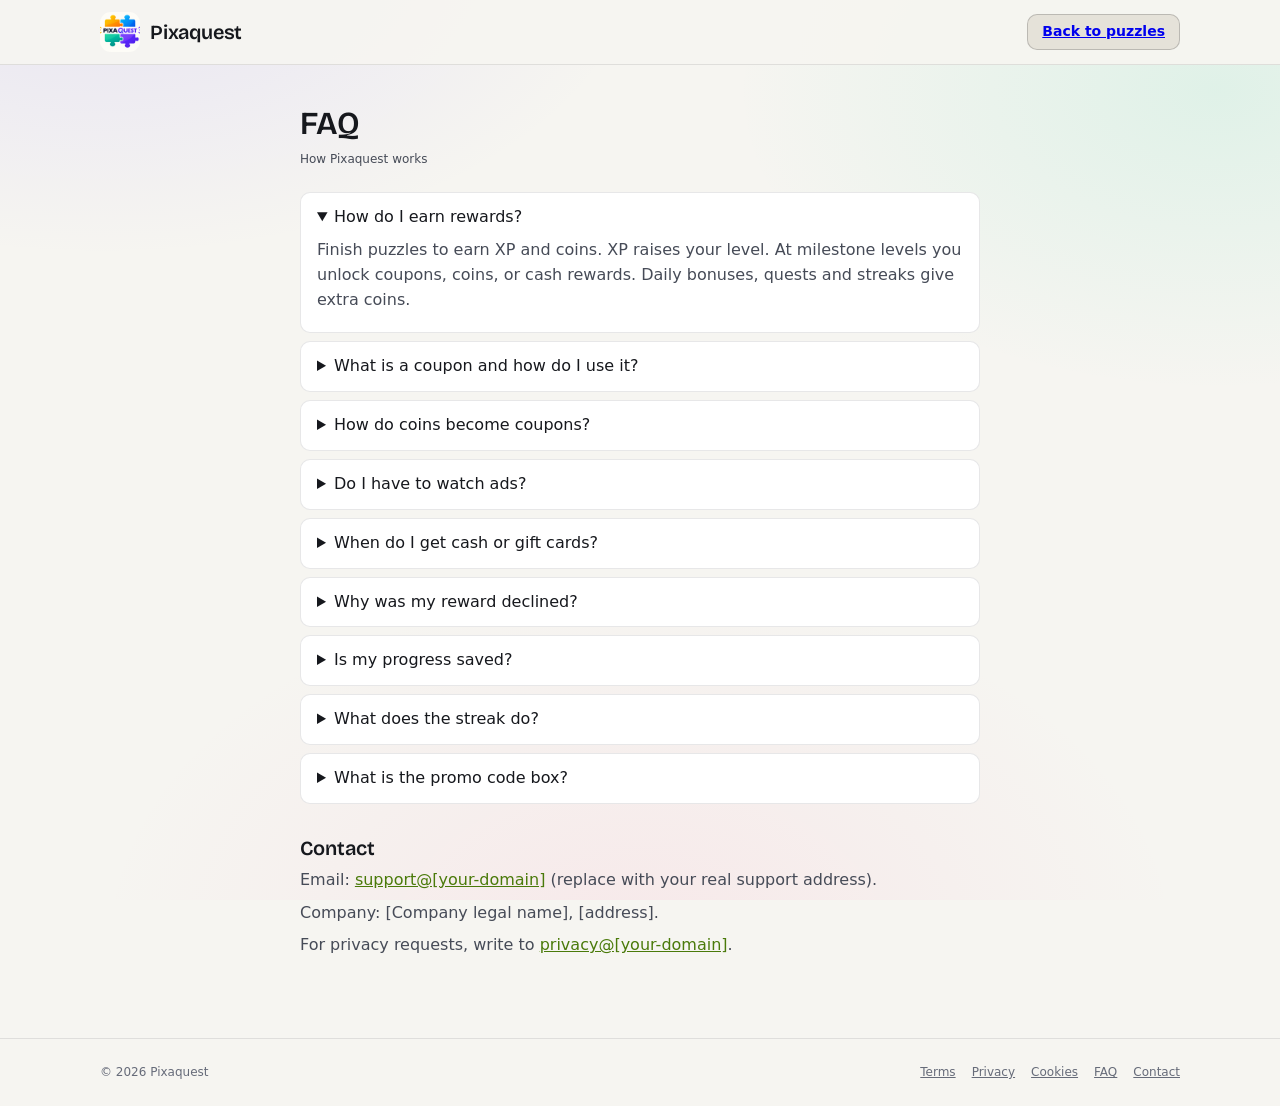
==== commit b040f6f3: "2.1 mj - 4" ====
--- a/faq.html
+++ b/faq.html
@@ -5,12 +5,14 @@
 <meta name="viewport" content="width=device-width, initial-scale=1">
 <title>FAQ & Contact – Pixaquest</title>
 <meta name="description" content="How Pixaquest rewards work, answers to common questions, and how to contact us.">
+<meta name="color-scheme" content="dark light">
 <meta name="theme-color" content="#0e1013">
 <link rel="icon" type="image/png" sizes="48x48" href="assets/favicon-48.png">
 <link rel="apple-touch-icon" href="assets/apple-touch-icon.png">
 <link rel="preconnect" href="https://fonts.googleapis.com"><link rel="preconnect" href="https://fonts.gstatic.com" crossorigin>
 <link rel="stylesheet" href="https://fonts.googleapis.com/css2?family=Bricolage+Grotesque:opsz,wght@12..96,500;12..96,600&display=swap">
 <link rel="stylesheet" href="styles.css">
+<script src="theme.js"></script>
 </head>
 <body>
 <header class="top"><div class="wrap top-in">
--- a/styles.css
+++ b/styles.css
@@ -5,10 +5,23 @@
   --tx:#f1efe9;--tx2:#a9adb6;--tx3:#8a8f9a;
   --ac:#d6ff3d;--ac-ink:#14170a;--ac-dim:rgba(214,255,61,.12);
   --bad:#ff6b5e;
+  --hov:#2b313d;--top:rgba(14,16,19,.96);--scrim:rgba(6,7,9,.92);--glow:rgba(214,255,61,.18);--shadow:0 12px 40px rgba(0,0,0,.45);
+  --g1:rgba(139,123,255,.16);--g2:rgba(61,214,165,.12);--g3:rgba(255,122,168,.10);--o1:rgba(139,123,255,.35);--o2:rgba(61,214,165,.28);
   --f-ui:system-ui,-apple-system,"Segoe UI",Roboto,sans-serif;
   --f-disp:"Bricolage Grotesque",var(--f-ui);
   --r:14px;--rs:10px;
   --ease:cubic-bezier(.22,.8,.24,1);
+}
+/* ---- light theme (resolved by theme.js into <html data-theme>) ---- */
+:root[data-theme=light]{
+  color-scheme:light;
+  --bg:#f6f5f1;--s1:#ffffff;--s2:#f1efe9;--s3:#e5e2d9;
+  --line:rgba(22,24,29,.1);--line2:rgba(22,24,29,.2);
+  --tx:#16181d;--tx2:#464b57;--tx3:#666b79;
+  --ac:#4a7a0a;--ac-ink:#ffffff;--ac-dim:rgba(74,122,10,.12);
+  --bad:#d6382b;
+  --hov:#dcd8cc;--top:rgba(246,245,241,.94);--scrim:rgba(246,245,241,.9);--glow:rgba(74,122,10,.22);--shadow:0 12px 40px rgba(40,36,20,.16);
+  --g1:rgba(139,123,255,.14);--g2:rgba(61,214,165,.12);--g3:rgba(255,122,168,.1);--o1:rgba(139,123,255,.2);--o2:rgba(61,214,165,.18);
 }
 *{box-sizing:border-box;margin:0}
 html{scroll-behavior:smooth}
@@ -66,7 +79,7 @@
 
 /* buttons: solid only */
 .btn{display:inline-flex;align-items:center;justify-content:center;gap:8px;min-height:44px;padding:0 20px;border-radius:var(--rs);font-weight:600;font-size:.875rem;background:var(--s3);border:1px solid var(--line2);transition:transform .12s var(--ease),background .15s,border-color .15s}
-.btn:hover{background:#2b313d}
+.btn:hover{background:var(--hov)}
 .btn:active{transform:scale(.97)}
 .btn.primary{background:var(--ac);color:var(--ac-ink);border-color:var(--ac)}
 .btn.primary:hover{background:#e3ff73}
@@ -81,10 +94,10 @@
 
 /* game grid */
 .grid{display:grid;grid-template-columns:repeat(auto-fill,minmax(230px,1fr));gap:12px}
-.gcard{text-align:left;background:var(--s1);border:1px solid var(--line);border-radius:var(--r);padding:16px;display:grid;gap:14px;transition:border-color .15s,transform .15s var(--ease),background .15s;content-visibility:auto;contain-intrinsic-size:150px}
+.gcard{text-align:start;background:var(--s1);border:1px solid var(--line);border-radius:var(--r);padding:16px;display:grid;gap:14px;transition:border-color .15s,transform .15s var(--ease),background .15s;content-visibility:auto;contain-intrinsic-size:150px}
 .gcard:hover{border-color:var(--line2);background:var(--s2);transform:translateY(-2px)}
 .gcard:active{transform:scale(.98)}
-.gi{width:44px;height:44px;border-radius:12px;display:grid;place-items:center;color:var(--c);background:color-mix(in srgb,var(--c) 14%,transparent)}
+.gi{width:44px;height:44px;border-radius:12px;display:grid;place-items:center;color:color-mix(in srgb,var(--c) 70%,var(--tx));background:color-mix(in srgb,var(--c) 14%,transparent)}
 .gcard h3{font-size:1.125rem}
 .gcard p{color:var(--tx2);font-size:.875rem;margin-top:2px}
 .gfoot{display:flex;justify-content:space-between;align-items:center}
@@ -106,7 +119,7 @@
 
 /* ads */
 .ad{border:1px solid var(--line);border-radius:var(--r);display:grid;place-items:center;color:var(--tx3);font-size:.75rem;background:var(--s1);position:relative;overflow:hidden;text-align:center;padding:18px 8px}
-.ad:before{content:"Ad";position:absolute;top:6px;left:10px;font-size:.75rem;color:var(--tx3)}
+.ad:before{content:"Ad";position:absolute;top:6px;inset-inline-start:10px;font-size:.75rem;color:var(--tx3)}
 .ad-inline{min-height:110px;margin:24px 0 0}
 .ad-side{min-height:250px}
 .ad-game{min-height:56px;margin-top:12px;padding:8px}
@@ -156,7 +169,7 @@
 .foot .wrap{display:flex;justify-content:space-between;flex-wrap:wrap;gap:8px}
 
 /* overlays: opaque scrim, no blur */
-.overlay{position:fixed;inset:0;z-index:50;background:rgba(6,7,9,.92);display:grid;place-items:center;padding:16px;overflow:auto;animation:in .2s}
+.overlay{position:fixed;inset:0;z-index:50;background:var(--scrim);display:grid;place-items:center;padding:16px;overflow:auto;animation:in .2s}
 .overlay[hidden]{display:none}
 .game-shell{width:100%;max-width:520px;background:var(--s1);border:1px solid var(--line2);border-radius:20px;padding:16px;margin:auto}
 .game-bar{display:flex;align-items:center;gap:12px;margin-bottom:12px}
@@ -200,7 +213,7 @@
 .card3d.done .b{border-color:var(--ac);background:var(--ac-dim)}
 .slide{grid-template-columns:repeat(3,1fr)}
 .tile{aspect-ratio:1;border-radius:14px;font:600 2rem var(--f-disp);background:var(--s3);border:1px solid var(--line2);transition:transform .12s,background .15s}
-.tile:hover{background:#2b313d}.tile:active{transform:scale(.94)}
+.tile:hover{background:var(--hov)}.tile:active{transform:scale(.94)}
 .tile.empty{background:transparent;border:1px dashed var(--line);pointer-events:none}
 .tile.ok{background:var(--ac);color:var(--ac-ink);border-color:var(--ac)}
 .lights{grid-template-columns:repeat(5,1fr);gap:6px}
@@ -260,8 +273,8 @@
 .empty b{display:block;color:var(--tx);font-weight:500;margin-bottom:4px}
 .deal.off{opacity:.55}
 .deal .cost{color:var(--ac);font-weight:600;font-size:.875rem}
-.pick{display:grid;gap:8px;margin-top:16px;text-align:left}
-.pick button{display:flex;justify-content:space-between;align-items:center;gap:12px;text-align:left;border:1px solid var(--line2);border-radius:var(--rs);padding:12px 14px;background:var(--s2)}
+.pick{display:grid;gap:8px;margin-top:16px;text-align:start}
+.pick button{display:flex;justify-content:space-between;align-items:center;gap:12px;text-align:start;border:1px solid var(--line2);border-radius:var(--rs);padding:12px 14px;background:var(--s2)}
 .pick button:hover:not([disabled]){border-color:var(--ac)}
 .pick button[disabled]{opacity:.4;cursor:not-allowed}
 .pick small{color:var(--tx3);display:block}
@@ -305,11 +318,11 @@
 .doc h1{font-size:2rem;margin-bottom:4px}
 .doc h2{font-size:1.25rem;margin:32px 0 8px}
 .doc p,.doc li{color:var(--tx2);margin:8px 0}
-.doc ul{padding-left:20px}
+.doc ul{padding-inline-start:20px}
 .doc a{color:var(--ac)}
 .doc .meta{margin-bottom:24px}
 .doc table{width:100%;border-collapse:collapse;font-size:.875rem;margin:12px 0}
-.doc th,.doc td{text-align:left;padding:10px 12px;border:1px solid var(--line);color:var(--tx2)}
+.doc th,.doc td{text-align:start;padding:10px 12px;border:1px solid var(--line);color:var(--tx2)}
 .doc th{color:var(--tx);font-weight:500;background:var(--s1)}
 .doc details{border:1px solid var(--line);border-radius:var(--rs);padding:12px 16px;margin:8px 0;background:var(--s1)}
 .doc summary{cursor:pointer;color:var(--tx);font-weight:500}
@@ -330,7 +343,7 @@
 .track .node{width:14px;height:14px;border-radius:50%;border:2px solid var(--line2);flex:none;background:var(--bg);z-index:1}
 .track .mile.done .node{background:var(--ac);border-color:var(--ac)}
 .track .mile.claimable .node{border-color:var(--ac);box-shadow:0 0 0 4px var(--ac-dim)}
-.track .mile:not(:last-child)::after{content:"";position:absolute;left:26px;top:calc(50% + 9px);height:calc(100% - 18px);width:2px;background:var(--line)}
+.track .mile:not(:last-child)::after{content:"";position:absolute;inset-inline-start:26px;top:calc(50% + 9px);height:calc(100% - 18px);width:2px;background:var(--line)}
 .track .mile.done::after{background:var(--ac)!important}
 .ach{display:grid;grid-template-columns:repeat(auto-fill,minmax(170px,1fr));gap:12px}
 .ach div{border:1px solid var(--line);border-radius:var(--r);padding:14px 16px;background:var(--s1)}
@@ -347,13 +360,13 @@
 .stars svg.on{color:var(--ac);animation:starp .4s var(--ease) both}
 .stars svg:nth-child(2).on{animation-delay:.15s}.stars svg:nth-child(3).on{animation-delay:.3s}
 @keyframes starp{from{transform:scale(0) rotate(-40deg)}to{transform:none}}
-.tag-best{display:inline-block;color:var(--ac-ink);background:var(--ac);font-size:.75rem;font-weight:600;padding:2px 8px;border-radius:99px;margin-left:8px;vertical-align:middle}
+.tag-best{display:inline-block;color:var(--ac-ink);background:var(--ac);font-size:.75rem;font-weight:600;padding:2px 8px;border-radius:99px;margin-inline-start:8px;vertical-align:middle}
 .lu-badge{display:grid;place-items:center;width:120px;height:120px;margin:0 auto 12px;border-radius:50%;border:3px solid var(--ac);font:600 3.5rem var(--f-disp);color:var(--ac);animation:pop .5s var(--ease)}
 .modal.c{text-align:center}
 .sw{width:46px;height:26px;border-radius:99px;background:var(--s3);border:1px solid var(--line2);position:relative;flex:none;transition:background .15s}
-.sw:after{content:"";position:absolute;top:2px;left:2px;width:20px;height:20px;border-radius:50%;background:var(--tx2);transition:transform .15s var(--ease),background .15s}
+.sw:after{content:"";position:absolute;top:2px;inset-inline-start:2px;width:20px;height:20px;border-radius:50%;background:var(--tx2);transition:transform .15s var(--ease),background .15s}
 .sw.on{background:var(--ac);border-color:var(--ac)}
-.sw.on:after{transform:translateX(20px);background:var(--ac-ink)}
+.sw.on:after{transform:translateX(calc(20px*var(--dir,1)));background:var(--ac-ink)}
 .setrow{display:flex;justify-content:space-between;align-items:center;gap:12px;padding:14px 0;border-top:1px solid var(--line)}
 .setrow:first-of-type{border-top:0}
 .setrow small{display:block;color:var(--tx3)}
@@ -393,7 +406,7 @@
 /* slide board */
 .slide-board{position:relative;width:min(100%,360px);aspect-ratio:1}
 .tile2{position:absolute;left:0;top:0;width:33.333%;height:33.333%;padding:4px;translate:calc(var(--x,0)*100%) calc(var(--y,0)*100%);transition:translate .16s var(--ease)}
-.tile2 i{display:grid;place-items:center;width:100%;height:100%;border-radius:14px;font:600 2rem var(--f-disp);font-style:normal;background:hsl(var(--h) 38% 28%);border:1px solid hsl(var(--h) 45% 45%);transition:background .2s}
+.tile2 i{display:grid;place-items:center;width:100%;height:100%;border-radius:14px;font:600 2rem var(--f-disp);font-style:normal;background:hsl(var(--h) 38% 28%);color:#fff;border:1px solid hsl(var(--h) 45% 45%);transition:background .2s}
 .tile2:active i{transform:scale(.94)}
 .tile2.ok i{background:var(--ac);color:var(--ac-ink);border-color:var(--ac)}
 .mt2.pp{animation:pp .2s var(--ease)}
@@ -402,7 +415,7 @@
 /* mine sweep */
 .sweep{grid-template-columns:repeat(8,1fr);gap:3px;width:min(100%,340px)}
 .mc{aspect-ratio:1;border-radius:6px;background:var(--s3);border:1px solid var(--line2);font:600 1rem var(--f-disp);color:var(--tx)}
-.mc:hover:not(.open){background:#2b313d}
+.mc:hover:not(.open){background:var(--hov)}
 .mc.open{background:var(--s1);border-color:var(--line)}
 .mc.boom{background:var(--bad);color:#fff}
 .mc[data-n="1"]{color:#5aa9ff}.mc[data-n="2"]{color:#3dd6a5}.mc[data-n="3"]{color:#ff6b5e}.mc[data-n="4"]{color:#c28bff}.mc[data-n="5"]{color:#ffb454}.mc[data-n="6"],.mc[data-n="7"],.mc[data-n="8"]{color:#f2d45c}
@@ -416,7 +429,7 @@
 .cb-dot.ghost{background:var(--s2);border-color:var(--line)}
 .cb-pal{display:flex;gap:10px;margin-top:14px;flex-wrap:wrap;justify-content:center}
 .cb-dot.pick{width:42px;height:42px;transition:transform .12s}.cb-dot.pick:hover{transform:scale(1.1)}.cb-dot.pick:active{transform:scale(.92)}
-.pegs{margin-left:auto;display:grid;grid-template-columns:repeat(2,12px);gap:4px}
+.pegs{margin-inline-start:auto;display:grid;grid-template-columns:repeat(2,12px);gap:4px}
 .pegs i{width:12px;height:12px;border-radius:50%;border:1px solid var(--line2)}
 .pegs i.ex{background:var(--ac);border-color:var(--ac)}.pegs i.pa{border-color:var(--ac)}
 
@@ -430,13 +443,13 @@
 
 /* ---- colour + crazy interactive pass ---- */
 :root{--pink:#ff7aa8;--blue:#5aa9ff;--violet:#8b7bff;--orange:#ffb454;--teal:#3dd6a5;--red:#ff6b5e}
-body{background:radial-gradient(900px 500px at 8% -5%,rgba(139,123,255,.16),transparent 60%),radial-gradient(800px 500px at 95% 10%,rgba(61,214,165,.12),transparent 60%),radial-gradient(900px 600px at 50% 105%,rgba(255,122,168,.10),transparent 60%),var(--bg);background-attachment:fixed}
-.top{background:rgba(14,16,19,.96)}
+body{background:radial-gradient(900px 500px at 8% -5%,var(--g1),transparent 60%),radial-gradient(800px 500px at 95% 10%,var(--g2),transparent 60%),radial-gradient(900px 600px at 50% 105%,var(--g3),transparent 60%),var(--bg);background-attachment:fixed}
+.top{background:var(--top)}
 .badge{background:conic-gradient(var(--rc,var(--ac)) calc(var(--p)*1%),var(--s3) 0);color:var(--rc,var(--ac))}
 .today{position:relative;overflow:hidden}
 .today:before,.today:after{content:"";position:absolute;width:360px;height:360px;border-radius:50%;pointer-events:none;opacity:.5;animation:drift 14s ease-in-out infinite alternate}
-.today:before{right:-120px;top:-160px;background:radial-gradient(circle,rgba(139,123,255,.35),transparent 65%)}
-.today:after{left:-140px;bottom:-200px;background:radial-gradient(circle,rgba(61,214,165,.28),transparent 65%);animation-delay:-6s}
+.today:before{right:-120px;top:-160px;background:radial-gradient(circle,var(--o1),transparent 65%)}
+.today:after{left:-140px;bottom:-200px;background:radial-gradient(circle,var(--o2),transparent 65%);animation-delay:-6s}
 .today>*{position:relative;z-index:1}
 @keyframes drift{to{transform:translate(40px,30px) scale(1.15)}}
 .bar i{background:linear-gradient(90deg,var(--teal),var(--ac))}
@@ -444,15 +457,15 @@
 .wd.on i{background:var(--ac)}
 .gcard{background:linear-gradient(180deg,color-mix(in srgb,var(--c) 7%,var(--s1)),var(--s1))}
 .gcard:hover{border-color:var(--c);box-shadow:0 8px 28px color-mix(in srgb,var(--c) 22%,transparent)}
-.gcard .gfoot span:first-child{color:var(--c)}
+.gcard .gfoot span:first-child{color:color-mix(in srgb,var(--c) 62%,var(--tx))}
 .filters button.on{background:var(--ac);color:var(--ac-ink);border-color:var(--ac)}
-.rung{border-left:3px solid var(--rc,var(--line))}
+.rung{border-inline-start:3px solid var(--rc,var(--line))}
 .rung.cur{background:color-mix(in srgb,var(--rc) 10%,var(--s1));border-color:var(--rc)}
-.rung.cur b{color:var(--rc)}
+.rung.cur b{color:color-mix(in srgb,var(--rc) 72%,var(--tx))}
 .mile.coupon .mi{color:var(--orange);background:rgba(255,180,84,.12)}
 .mile.coins .mi{color:#f2d45c;background:rgba(242,212,92,.12)}
 .mile.cash .mi{color:var(--teal);background:rgba(61,214,165,.14)}
-.btn.primary{box-shadow:0 4px 18px rgba(214,255,61,.18)}
+.btn.primary{box-shadow:0 4px 18px var(--glow)}
 .spinbtn{margin-top:8px;background:linear-gradient(90deg,rgba(255,122,168,.18),rgba(139,123,255,.18));border-color:rgba(255,122,168,.4)}
 .spinbtn[disabled]{background:var(--s3)}
 
@@ -467,7 +480,7 @@
 .powers{display:flex;gap:8px;flex-wrap:wrap;justify-content:center;margin-top:12px}
 .powers:empty{display:none}
 .pw{display:flex;gap:8px;align-items:center;height:36px;padding:0 12px;border-radius:99px;border:1px solid var(--line2);background:var(--s2);font-size:.75rem;font-weight:500}
-.pw b{color:var(--ac);font-weight:600;padding-left:8px;border-left:1px solid var(--line2)}
+.pw b{color:var(--ac);font-weight:600;padding-inline-start:8px;border-inline-start:1px solid var(--line2)}
 .pw:hover{border-color:var(--ac)}.pw:active{transform:scale(.95)}
 .flash{position:absolute;inset:0;border-radius:inherit;pointer-events:none;opacity:0;animation:fl2 .5s ease-out;z-index:3}
 @keyframes fl2{0%{opacity:.45}100%{opacity:0}}
@@ -493,7 +506,7 @@
 .logo{gap:10px}
 .logo span{letter-spacing:-.01em}
 .welcome .wlogo{display:block;width:132px;height:132px;margin:0 auto 12px;border-radius:24px;background:#fffdf7;object-fit:cover}
-.foot .flogo{width:24px;height:24px;border-radius:7px;vertical-align:middle;margin-right:8px}
+.foot .flogo{width:24px;height:24px;border-radius:7px;vertical-align:middle;margin-inline-end:8px}
 
 /* ---- avatars ---- */
 .avsvg{display:block;border-radius:24%}
@@ -518,7 +531,7 @@
 .avopt[disabled]>:not(.lk){opacity:.35}
 .avopt .lk{position:absolute;inset:0;display:grid;place-items:center;align-content:center;color:var(--tx);font-size:.75rem;gap:0}
 .avopt .lk i{font-style:normal;font-size:.75rem;line-height:1}
-.sw2{width:30px;height:30px;border-radius:50%;display:block;border:2px solid rgba(255,255,255,.15)}
+.sw2{width:30px;height:30px;border-radius:50%;display:block;border:2px solid var(--line2)}
 @media (max-width:760px){.avedit{grid-template-columns:1fr}.avbig{position:static}}
 
 /* ---- versus ---- */
@@ -540,7 +553,7 @@
 .vsp.empty{border-style:dashed;background:transparent;opacity:.7}
 .vsp .nm{flex:1;display:grid;font-weight:500;min-width:0}
 .vsp .nm small,.vsr .nm small{font-weight:400;font-size:.75rem;color:var(--tx3)}
-.vsp .nm em{font-style:normal;font-size:.75rem;color:var(--ac-ink);background:var(--ac);border-radius:99px;padding:0 8px;margin-left:8px}
+.vsp .nm em{font-style:normal;font-size:.75rem;color:var(--ac-ink);background:var(--ac);border-radius:99px;padding:0 8px;margin-inline-start:8px}
 .vsp .nm em.you{background:var(--s3);color:var(--tx2)}
 .vsav.ph{width:56px;height:56px;border-radius:14px;border:2px dashed var(--line2)}
 .vsc{margin-bottom:16px}
@@ -558,14 +571,14 @@
 .vsdiff button{height:34px;padding:0 12px;border-radius:99px;border:1px solid var(--line2);font-size:.75rem;font-weight:500}
 .vsdiff button.on{background:var(--ac);color:var(--ac-ink);border-color:var(--ac)}
 .vsdiff button[disabled]:not(.on){opacity:.5}
-.vsrows{list-style:none;padding:0;border:1px solid var(--line);border-radius:var(--r);margin:16px 0;overflow:hidden;text-align:left}
+.vsrows{list-style:none;padding:0;border:1px solid var(--line);border-radius:var(--r);margin:16px 0;overflow:hidden;text-align:start}
 .vsr{display:flex;align-items:center;gap:12px;padding:10px 14px;border-top:1px solid var(--line)}
 .vsr:first-child{border-top:0;background:var(--ac-dim)}
-.vsr.me{box-shadow:inset 3px 0 0 var(--ac)}
+.vsr.me{box-shadow:inset calc(3px*var(--dir,1)) 0 0 var(--ac)}
 .vsr .pos{width:18px;color:var(--tx3);font-variant-numeric:tabular-nums}
 .vsr .nm{flex:1;display:grid;font-weight:500;min-width:0}
 .vsr .sc{font:600 1.125rem var(--f-disp);font-variant-numeric:tabular-nums}
-.vsr .pt{display:grid;text-align:right;color:var(--ac);font-weight:600;min-width:52px}
+.vsr .pt{display:grid;text-align:end;color:var(--ac);font-weight:600;min-width:52px}
 .vsr .pt small{font-weight:400;color:var(--tx3);font-size:.75rem}
 .vsbar{display:flex;gap:8px;overflow-x:auto;margin-bottom:10px;padding-bottom:2px}
 .vsbar[hidden]{display:none}
@@ -575,5 +588,98 @@
 .vsb small{font-size:.75rem;color:var(--tx3);white-space:nowrap}
 .vsb.me{border-color:var(--ac)}
 .vsb.done small{color:var(--ac)}
-.board .lav+.nm{margin-left:0}
-.vsp .nrow{display:flex;gap:6px;align-items:center;flex-wrap:wrap}.vsp .nm em{margin-left:0}
+.board .lav+.nm{margin-inline-start:0}
+.vsp .nrow{display:flex;gap:6px;align-items:center;flex-wrap:wrap}.vsp .nm em{margin-inline-start:0}
+
+/* ---- theme + language polish ---- */
+.ic-moon{display:none}
+:root[data-theme=light] .ic-moon{display:block}
+:root[data-theme=light] .ic-sun{display:none}
+.theme-anim *{transition:background-color .3s,border-color .3s,color .3s,fill .3s,stroke .3s!important}
+:root[data-theme=light] .btn.primary:hover{background:#5b8f12}
+:root[data-theme=light] .mile.coins .mi{color:#8a6d00}
+:root[data-theme=light] .mile.coupon .mi{color:#b36200}
+:root[data-theme=light] .mile.cash .mi{color:#0f8a68}
+:root[data-theme=light] .tg i{border-color:#0b7f8c}
+:root[data-theme=light] .ot.hint{outline-color:#16181d}
+:root[data-theme=light] .ftx{text-shadow:0 1px 6px rgba(255,255,255,.8)}
+:root[dir=rtl]{--dir:-1}
+:root[dir=rtl] .stage{direction:ltr}
+.hint{unicode-bidi:plaintext}
+html[lang=ar] *,html[lang=hi] *,html[lang=ja] *,html[lang=zh] *{letter-spacing:0!important}
+html[lang=ar] .avg h4,html[lang=hi] .avg h4{text-transform:none}
+.chip.icon{cursor:pointer}
+.chip.icon:hover{background:var(--s2)}
+
+/* ---- account ---- */
+.acct-hero{display:grid;grid-template-columns:auto 1fr;gap:28px;align-items:center;padding:28px;background:linear-gradient(135deg,color-mix(in srgb,var(--rc,var(--ac)) 14%,var(--s1)),var(--s1) 62%)}
+.acct-av{position:relative;flex:none;line-height:0;border-radius:30px;border:3px solid var(--rc,var(--ac));box-shadow:0 0 0 5px color-mix(in srgb,var(--rc,var(--ac)) 16%,transparent);transition:transform .25s var(--ease)}
+.acct-av:hover{transform:scale(1.04) rotate(-1.5deg)}
+.acct-av .avsvg{border-radius:26px;width:104px;height:104px}
+.acct-edit{position:absolute;inset-inline-end:-8px;bottom:-8px;width:34px;height:34px;border-radius:50%;background:var(--ac);color:var(--ac-ink);display:grid;place-items:center;border:3px solid var(--s1)}
+.acct-edit .ic{width:16px;height:16px}
+.acct-id{display:grid;gap:8px;min-width:0}
+.acct-name{background:transparent;border:0;border-bottom:2px dashed var(--line2);border-radius:0;font:600 clamp(1.5rem,4vw,2rem)/1.2 var(--f-disp);color:var(--tx);padding:2px 0;width:100%;max-width:420px}
+.acct-name:hover{border-bottom-color:var(--tx3)}
+.acct-name:focus{outline:0;border-bottom:2px solid var(--ac)}
+.acct-sub{display:flex;gap:10px;align-items:center;flex-wrap:wrap}
+.rank-pill{display:inline-flex;align-items:center;height:26px;padding:0 12px;border-radius:99px;background:color-mix(in srgb,var(--rc) 16%,transparent);color:color-mix(in srgb,var(--rc) 70%,var(--tx));font-size:.8125rem;font-weight:600;border:1px solid color-mix(in srgb,var(--rc) 45%,transparent)}
+.acct-hero .bar i{background:var(--rc,var(--ac))}
+.acct-hero .bar-meta{margin:2px 0 0}
+.acct-tabs{display:flex;gap:4px;overflow-x:auto;margin:16px 0;padding:4px;background:var(--s1);border:1px solid var(--line);border-radius:14px;scrollbar-width:none;position:sticky;top:72px;z-index:10}
+.acct-tabs::-webkit-scrollbar{display:none}
+.acct-tabs button{display:flex;align-items:center;justify-content:center;gap:8px;height:40px;padding:0 16px;border-radius:10px;color:var(--tx2);font-weight:500;font-size:.875rem;white-space:nowrap;flex:1 0 auto;transition:background .15s,color .15s}
+.acct-tabs button .ic{width:18px;height:18px}
+.acct-tabs button:hover{color:var(--tx);background:var(--s2)}
+.acct-tabs button.on{background:var(--ac);color:var(--ac-ink)}
+.acct-body{animation:in .25s var(--ease)}
+.acct-body .stats{margin-top:0}
+.stats div{background:var(--s1)}
+.sect-h{display:flex;justify-content:space-between;align-items:baseline;gap:12px;margin:28px 0 12px}
+.acct-body>.sect-h:first-child{margin-top:0}
+.sect-h h3{font-size:1.125rem}
+.acct-body>.sect-h+.bar{margin-bottom:16px}
+.bests{display:grid;grid-template-columns:repeat(auto-fill,minmax(220px,1fr));gap:8px}
+.best{display:flex;align-items:center;gap:12px;padding:10px 12px;border:1px solid var(--line);border-radius:var(--rs);background:var(--s1)}
+.best .gi{width:34px;height:34px;border-radius:10px;flex:none}
+.best .gi .ic{width:18px;height:18px}
+.best .bn{flex:1;min-width:0;font-size:.875rem;overflow:hidden;text-overflow:ellipsis;white-space:nowrap}
+.best b{font:600 1rem var(--f-disp);font-variant-numeric:tabular-nums}
+.set-grid{display:grid;grid-template-columns:repeat(auto-fit,minmax(min(100%,340px),1fr));gap:16px;align-items:start}
+.set-grid .panel>h3{margin-bottom:4px}
+.set-grid .panel>.sec{margin-bottom:14px}
+.themes{display:grid;grid-template-columns:repeat(3,1fr);gap:10px}
+.themeopt{display:grid;gap:8px;padding:8px 8px 10px;border:2px solid var(--line);border-radius:12px;background:var(--s2);text-align:center;font-size:.875rem;transition:border-color .15s,transform .12s var(--ease),box-shadow .15s}
+.themeopt:hover{transform:translateY(-2px);border-color:var(--line2)}
+.themeopt.on{border-color:var(--ac);box-shadow:0 0 0 3px var(--ac-dim)}
+.tp{display:grid;grid-template-columns:1fr 1fr;grid-template-rows:8px 1fr 1fr;gap:4px;height:68px;padding:6px;border-radius:8px;border:1px solid rgba(128,128,128,.3)}
+.tp i{border-radius:3px;background:var(--c2);border:1px solid rgba(128,128,128,.22)}
+.tp i:first-child{grid-column:1/3;background:var(--c3);border:0}
+.tp-light{--c2:#fff;--c3:#4a7a0a;background:#f6f5f1}
+.tp-dark{--c2:#1c2027;--c3:#d6ff3d;background:#0e1013}
+.tp-system{--c2:rgba(128,128,128,.3);--c3:#8aa63a;background:linear-gradient(115deg,#f6f5f1 50%,#0e1013 50%)}
+.langs{display:grid;grid-template-columns:repeat(auto-fill,minmax(132px,1fr));gap:8px}
+.langopt{display:flex;justify-content:space-between;align-items:center;gap:8px;padding:11px 12px;border:1px solid var(--line2);border-radius:10px;background:var(--s2);text-align:start;transition:border-color .15s,background .15s}
+.langopt b{font-weight:500;font-size:.9375rem}
+.langopt small{color:var(--tx3);font-size:.6875rem;letter-spacing:.06em}
+.langopt:hover{border-color:var(--tx3)}
+.langopt.on{border-color:var(--ac);background:var(--ac-dim)}
+.langopt.on small{color:var(--ac)}
+.modal.wide{max-width:560px}
+.modal .langs{margin:16px 0 0}
+.stack{display:grid;gap:8px}
+.danger-zone{display:flex;justify-content:space-between;align-items:center;gap:12px;margin-top:20px;padding-top:16px;border-top:1px solid var(--line);font-size:.875rem}
+.danger-zone small{display:block;color:var(--tx3);font-size:.75rem}
+.set-grid .diff{margin:8px 0 0}
+@media (max-width:760px){
+  .acct-hero{grid-template-columns:1fr;justify-items:center;text-align:center;padding:22px 18px;gap:18px}
+  .acct-id{width:100%;justify-items:center}
+  .acct-name{text-align:center;max-width:none}
+  .acct-sub{justify-content:center}
+  .acct-tabs{top:64px}
+  .acct-tabs button{padding:0 12px}
+  .acct-tabs button span{display:none}
+  .acct-tabs button.on span{display:inline}
+}
+@media (max-width:640px){.chip-lvl{display:none}}
+@media (max-width:480px){.logo span{display:none}.top-in{gap:12px}.chips{margin-inline-start:auto}.themes{gap:6px}}
